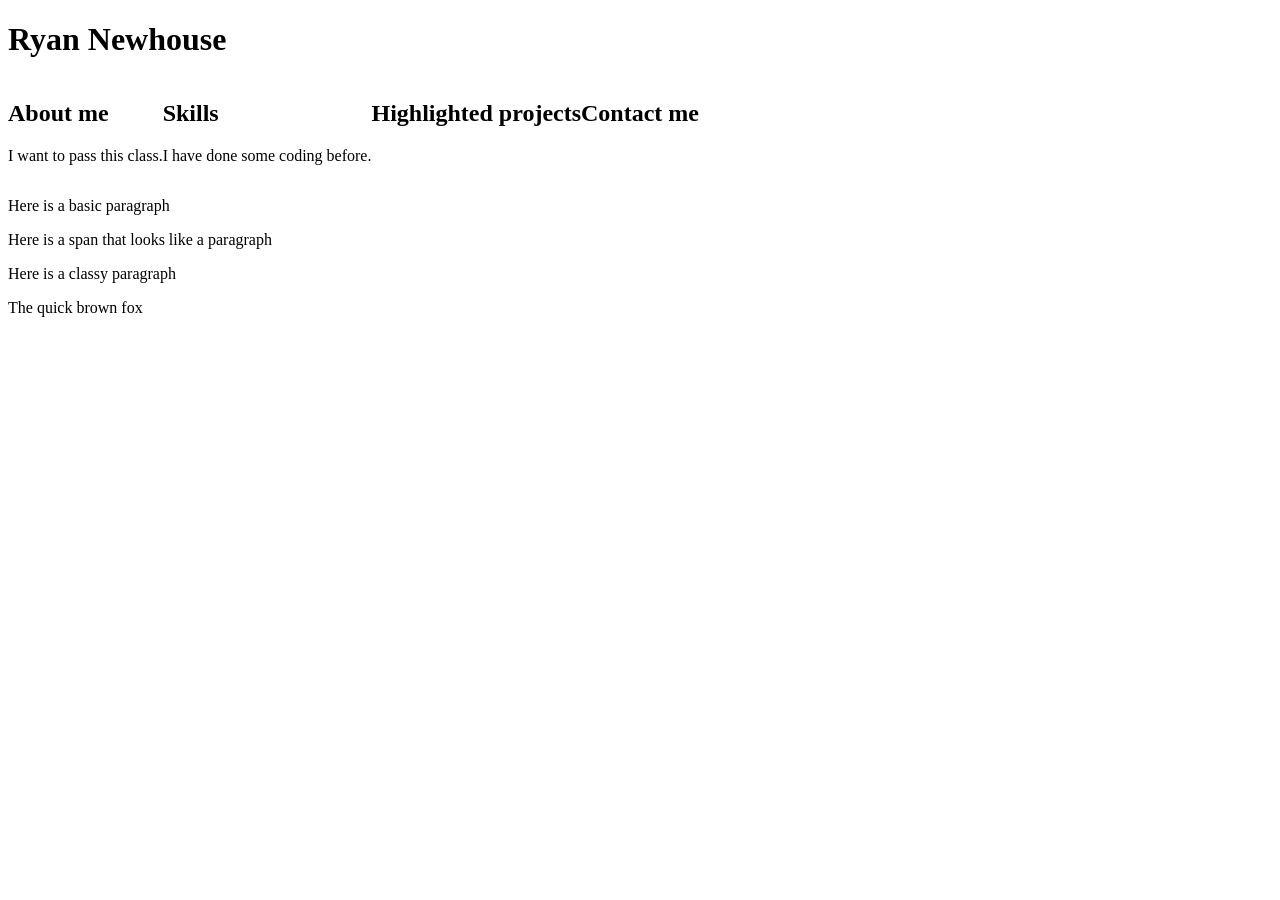
==== index.html @ 23a75447 "commit not loading Updated the structure of the outerDiv and added new paragraph and span elements." ====
<!DOCTYPE html>
<html>

    <head>
        <title>CSCE 190: Ryan Newhouse</title>
        <link rel="stylesheet" href="styles.css">
    </head>
    <body>
   <h1>Ryan Newhouse</h1>
   <div id="outerDiv" class="outerDiv" style="display:flex; flex-wrap:wrap">
      <div id="leftFourth" class="about"><h2>About me</h2><p>I want to pass this class.</p></div>
      <div id="secondFourth" class="skills"><h2>Skills</h2><P>I have done some coding before.</P></div>
      <div id="thirdFourth" class="projects"><h2>Highlighted projects</h2></div>
      <div id="rightFourth" class="contact"><h2>Contact me</h2></div>
      </div>
   </div>
  </body>
        <p>Here is a basic paragraph</p>
        <span id="para1">Here is a span that looks like a paragraph</span>
        <p class="center">Here is a classy paragraph</p>
        <span class="attention left green">The quick brown fox</span> 
       </body>
</html>
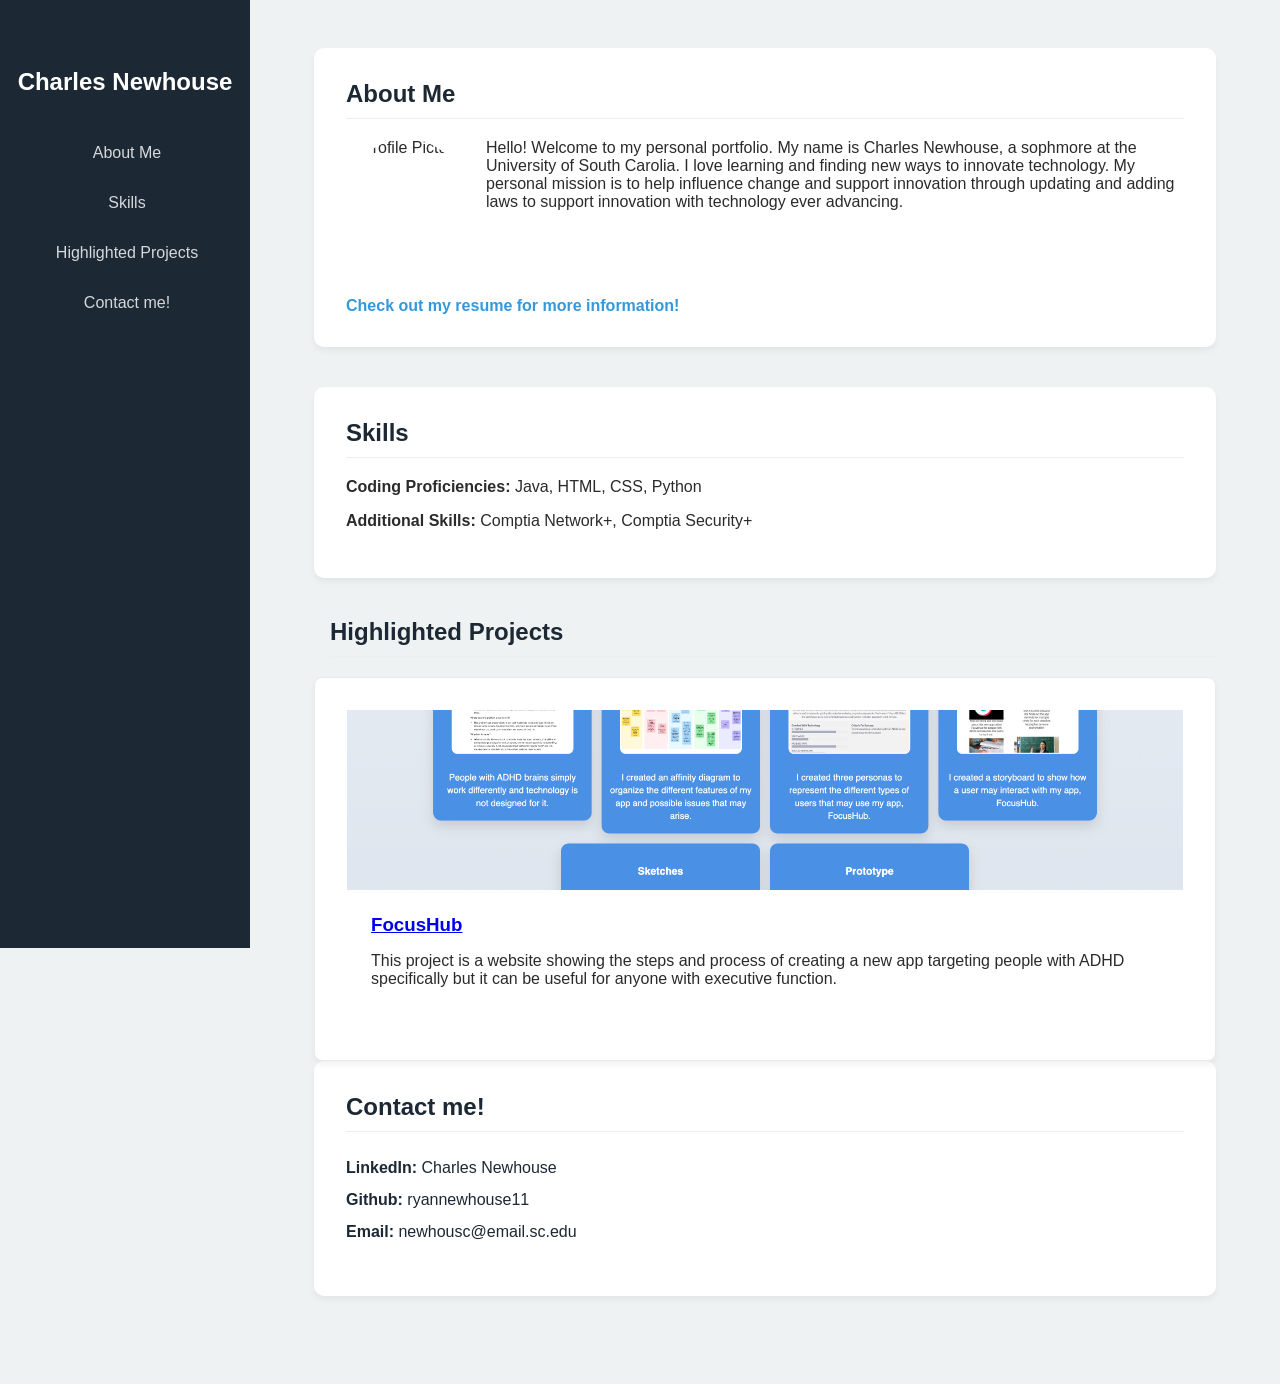
==== commit 5df55c0c: "Resume built and finished" ====
--- a/index.html
+++ b/index.html
@@ -1,23 +1,71 @@
 <!DOCTYPE html>
-<html>
+<html lang="en">
 
-    <head>
-        <title>CSCE 190: Ryan Newhouse</title>
-        <link rel="stylesheet" href="styles.css">
-    </head>
-    <body>
-   <h1>Ryan Newhouse</h1>
-   <div id="outerDiv" class="outerDiv" style="display:flex; flex-wrap:wrap">
-      <div id="leftFourth" class="about"><h2>About me</h2><p>I want to pass this class.</p></div>
-      <div id="secondFourth" class="skills"><h2>Skills</h2><P>I have done some coding before.</P></div>
-      <div id="thirdFourth" class="projects"><h2>Highlighted projects</h2></div>
-      <div id="rightFourth" class="contact"><h2>Contact me</h2></div>
-      </div>
-   </div>
-  </body>
-        <p>Here is a basic paragraph</p>
-        <span id="para1">Here is a span that looks like a paragraph</span>
-        <p class="center">Here is a classy paragraph</p>
-        <span class="attention left green">The quick brown fox</span> 
-       </body>
-</html>
+<head>
+  <meta charset="UTF-8">
+  <meta name="viewport" content="width=device-width, initial-scale=1.0">
+  <title>Charles Newhouse Portfolio</title>
+  <link rel="stylesheet" href="styles.css">
+</head>
+
+<body>
+
+  <aside>
+    <h1>Charles Newhouse</h1>
+    <a href="#about">About Me</a>
+    <a href="#skills">Skills</a>
+    <a href="#projects">Highlighted Projects</a>
+    <a href="#contact">Contact me!</a>
+  </aside>
+
+  <main>
+    <section id="about" class="card">
+      <h2>About Me</h2>
+      <img src="files1/profile.png" alt="Profile Picture" class="about-img">
+      <p>Hello! Welcome to my personal portfolio. My name is Charles Newhouse, a sophmore at the University of South Carolia. I love
+        learning and finding new ways to innovate technology. My personal mission is to help influence change and support innovation through updating and adding 
+        laws to support innovation with technology ever advancing.</p>
+      <div style="clear: both;"></div>
+      <br>
+      <a href="files1/resume.pdf" target="_blank" style="color: #3498db; font-weight: bold; text-decoration: none;">Check
+        out my resume for more information!</a>
+    </section>
+
+    <section id="skills" class="card">
+      <h2>Skills</h2>
+      <p><strong>Coding Proficiencies:</strong> Java, HTML, CSS, Python</p>
+      <p><strong>Additional Skills:</strong> Comptia Network+, Comptia Security+</p>
+    </section>
+
+    <section id="projects">
+      <h2 style="margin-left: 1rem;">Highlighted Projects</h2>
+      <div class="projects-container">
+
+        <div class="project-box card" style="margin-bottom: 0;">
+          <a href="#"><img src="Files1/project1.png" alt="Project 1"></a>
+          <div class="project-text">
+            <h3><a href="ryannewhouse11.github.io/FocusHub">FocusHub</a></h3>
+            <p>This project is a website showing the steps and process of creating
+                a new app targeting people with ADHD specifically but it can be useful
+                for anyone with executive function.</p>
+          </div>
+        </div>
+
+    </section>
+
+    <section id="contact" class="card">
+      <h2>Contact me!</h2>
+      <ul style="list-style: none; padding: 0; line-height: 2;">
+        <li><a href="www.linkedin.com/in/charles-newhouse-2b1a37406" style="color: #1c2833; text-decoration: none;"><strong>LinkedIn:</strong>
+            Charles Newhouse</a></li>
+        <li><a href="ryannewhouse11.github.io/index" style="color: #1c2833; text-decoration: none;"><strong>Github:</strong> 
+            ryannewhouse11</a></li>
+        <li><a href="mailto:newhousc@email.sc.edu" style="color: #1c2833; text-decoration: none;"><strong>Email:</strong>
+            newhousc@email.sc.edu</a></li>
+      </ul>
+    </section>
+  </main>
+
+</body>
+
+</html>
--- a/styles.css
+++ b/styles.css
@@ -0,0 +1,139 @@
+body {
+    font-family: 'Trebuchet MS', sans-serif;
+    margin: 0;
+    display: flex;
+    background: #eef2f3;
+    color: #2b2b2b;
+  }
+
+  aside {
+    width: 250px;
+    background: #1c2833;
+    color: white;
+    height: 100vh;
+    position: fixed;
+    display: flex;
+    flex-direction: column;
+    align-items: center;
+    padding-top: 3rem;
+  }
+
+  aside h1 {
+    font-size: 1.5rem;
+    text-align: center;
+    margin-bottom: 2rem;
+    padding: 0 1rem;
+  }
+
+  aside a {
+    color: #d5d8dc;
+    text-decoration: none;
+    padding: 1rem;
+    width: 100%;
+    text-align: center;
+    display: block;
+    border-left: 4px solid transparent;
+    transition: all 0.3s;
+    box-sizing: border-box;
+  }
+
+  aside a:hover {
+    background: #2c3e50;
+    border-left-color: #3498db;
+    color: white;
+  }
+
+  main {
+    margin-left: 250px;
+    padding: 3rem 5%;
+    width: calc(100% - 250px);
+    box-sizing: border-box;
+  }
+
+  .card {
+    background: white;
+    border-radius: 10px;
+    padding: 2rem;
+    margin-bottom: 2.5rem;
+    box-shadow: 0 4px 6px rgba(0, 0, 0, 0.05);
+  }
+
+  h2 {
+    color: #1c2833;
+    margin-top: 0;
+    border-bottom: 1px solid #eee;
+    padding-bottom: 10px;
+  }
+
+  .about-img {
+    border-radius: 50%;
+    float: left;
+    margin: 0 20px 20px 0;
+    width: 120px;
+    height: 120px;
+    object-fit: cover;
+  }
+
+  .projects-container {
+    display: grid;
+    grid-template-columns: repeat(auto-fit, minmax(280px, 1fr));
+    gap: 1.5rem;
+  }
+
+  .project-box {
+    border: 1px solid #eaeaea;
+    border-radius: 8px;
+    overflow: hidden;
+    transition: transform 0.2s;
+  }
+
+  .project-box:hover {
+    transform: translateY(-5px);
+    box-shadow: 0 5px 15px rgba(0, 0, 0, 0.1);
+  }
+
+  .project-box img {
+    width: 100%;
+    height: 180px;
+    object-fit: cover;
+    display: block;
+  }
+
+  .project-text {
+    padding: 1.5rem;
+  }
+
+  .project-text h3 {
+    margin: 0 0 0.5rem;
+  }
+
+  @media(max-width: 800px) {
+    body {
+      flex-direction: column;
+    }
+
+    aside {
+      width: 100%;
+      height: auto;
+      position: static;
+      padding: 1rem 0;
+      flex-direction: row;
+      justify-content: space-around;
+      flex-wrap: wrap;
+    }
+
+    aside a {
+      width: auto;
+      border-left: none;
+      border-bottom: 4px solid transparent;
+    }
+
+    aside a:hover {
+      border-bottom-color: #3498db;
+    }
+
+    main {
+      margin-left: 0;
+      width: 100%;
+    }
+  }
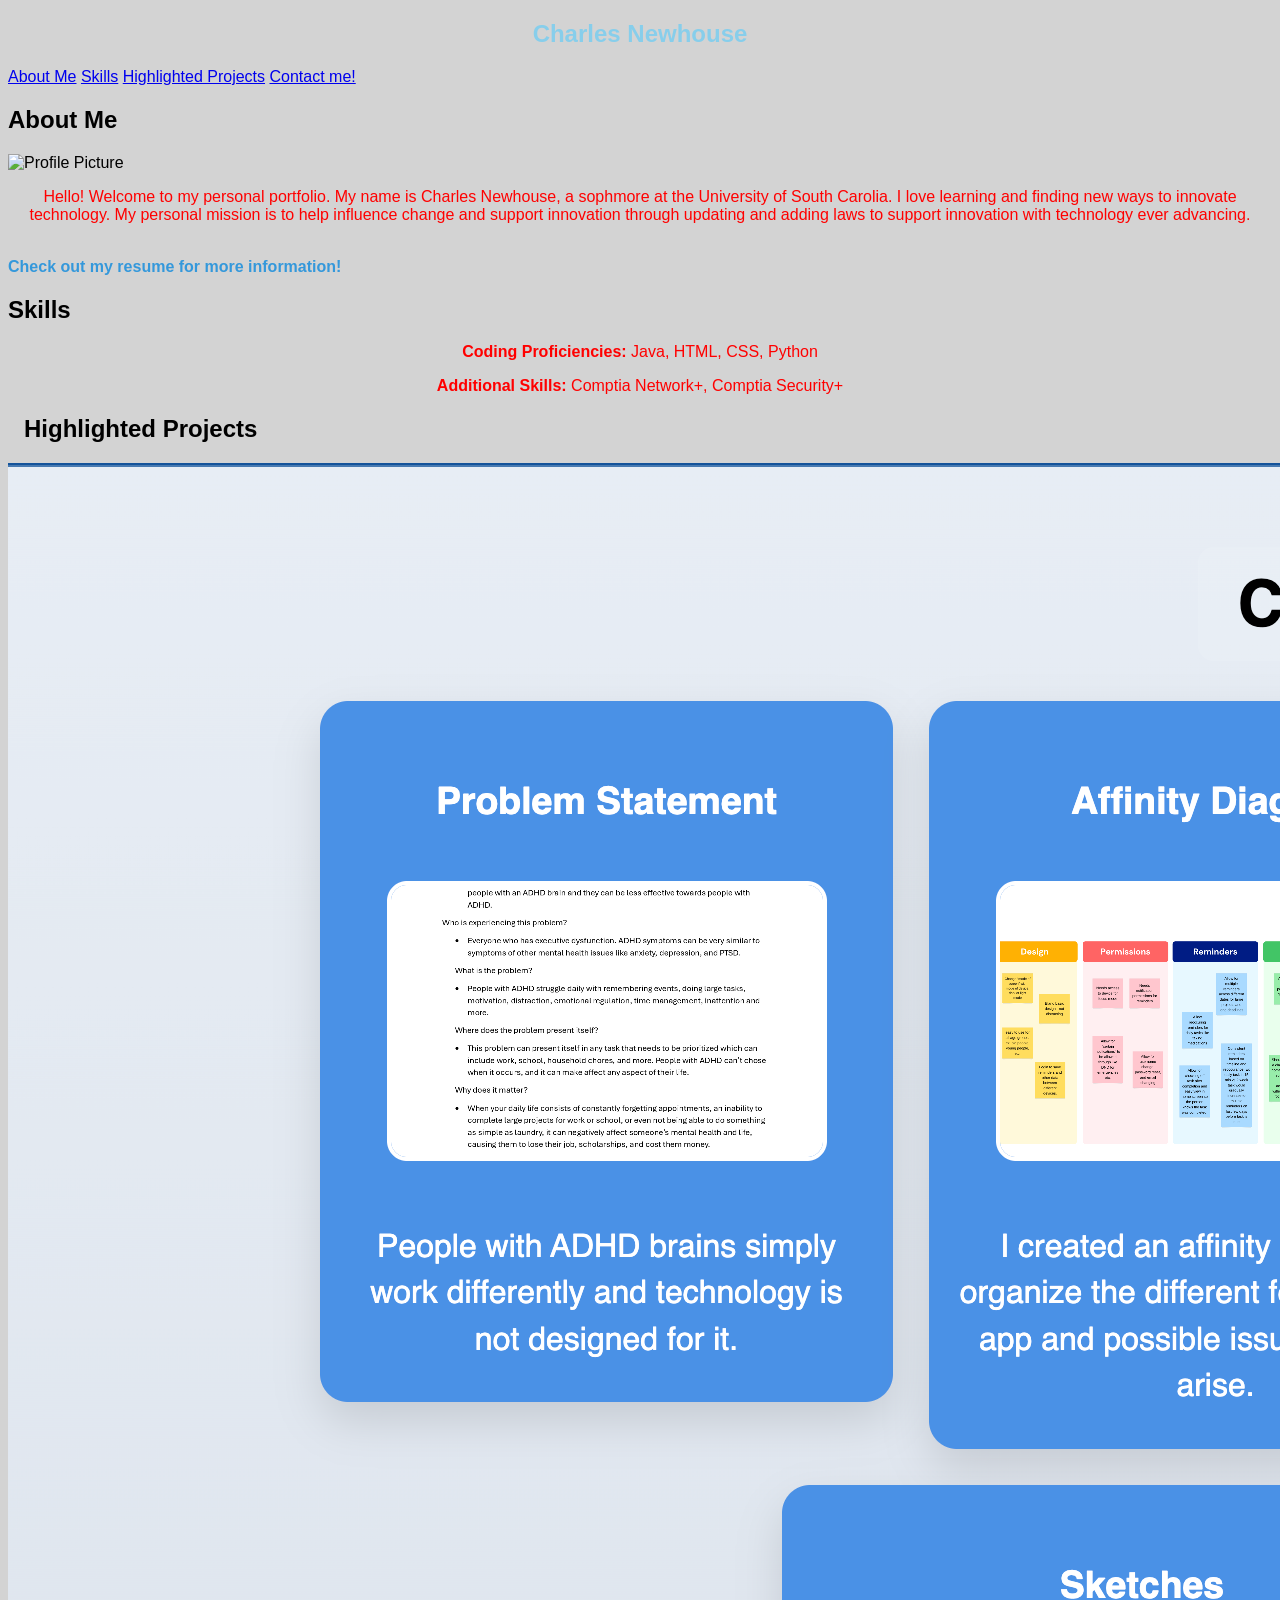
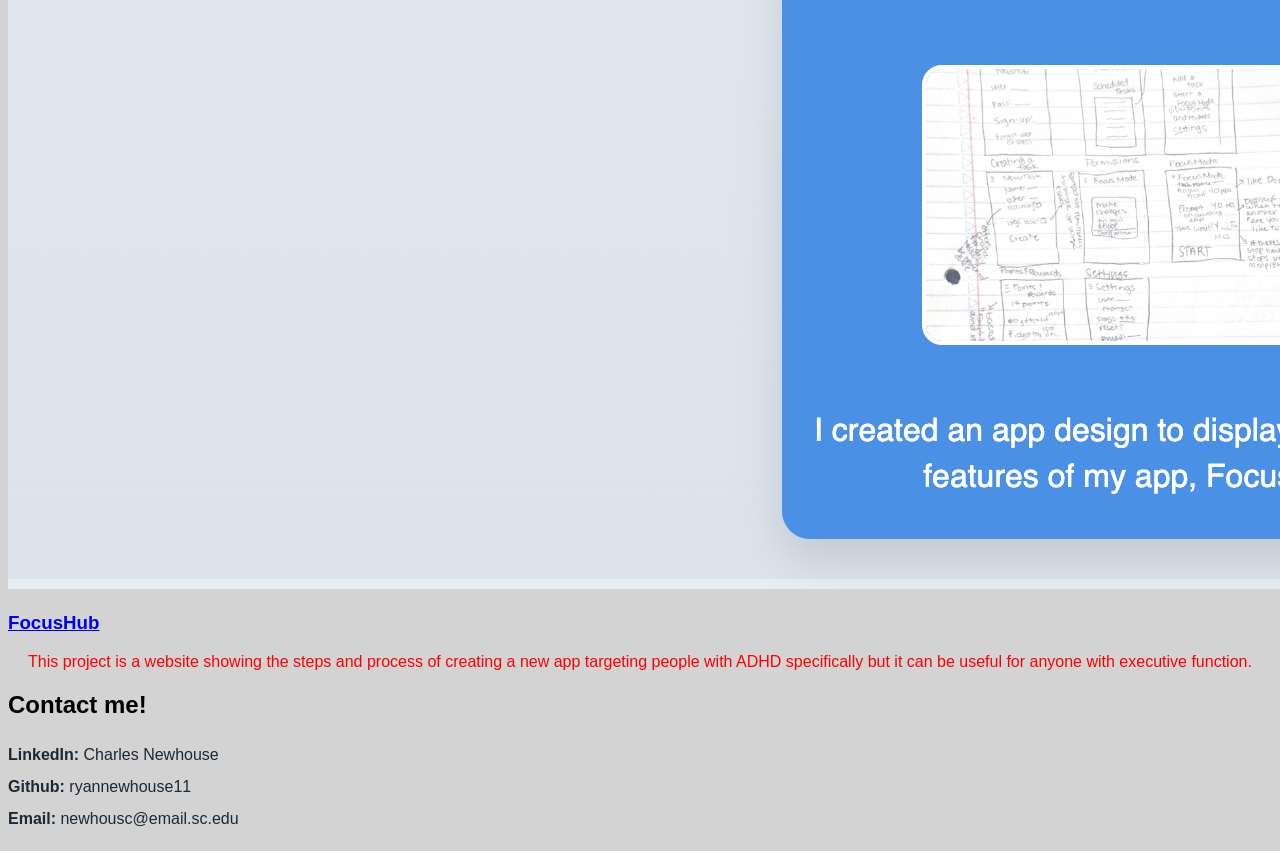
==== commit 9e0d913d: "Fix stylesheet link from styles.css to style.css" ====
--- a/index.html
+++ b/index.html
@@ -5,7 +5,7 @@
   <meta charset="UTF-8">
   <meta name="viewport" content="width=device-width, initial-scale=1.0">
   <title>Charles Newhouse Portfolio</title>
-  <link rel="stylesheet" href="styles.css">
+  <link rel="stylesheet" href="style.css">
 </head>
 
 <body>
@@ -68,4 +68,4 @@
 
 </body>
 
-</html>+</html>
--- a/style.css
+++ b/style.css
@@ -0,0 +1,43 @@
+p {
+    text-align: center; color:red;
+}
+
+#para1 {
+    text-align: center; color: blue;
+}
+
+.center {
+    text-align: center; color: green;
+}
+
+body{
+    background: lightgray;
+    font-family: Arial, Helvetica, sans-serif;
+}
+
+h1{
+    color: skyblue;
+    text-align: center;
+}
+
+.left {text-align: left;}
+.green {color: green;}
+.wide {width:60%;}
+.attention {font-weight: bold;}
+
+.about {
+    background: #00b3d1;
+    width:25%;
+}
+
+.skills {
+    width: 25%;
+}
+
+.projects {
+    width: 25%;
+}
+
+.contact {
+    width: 25%;
+}
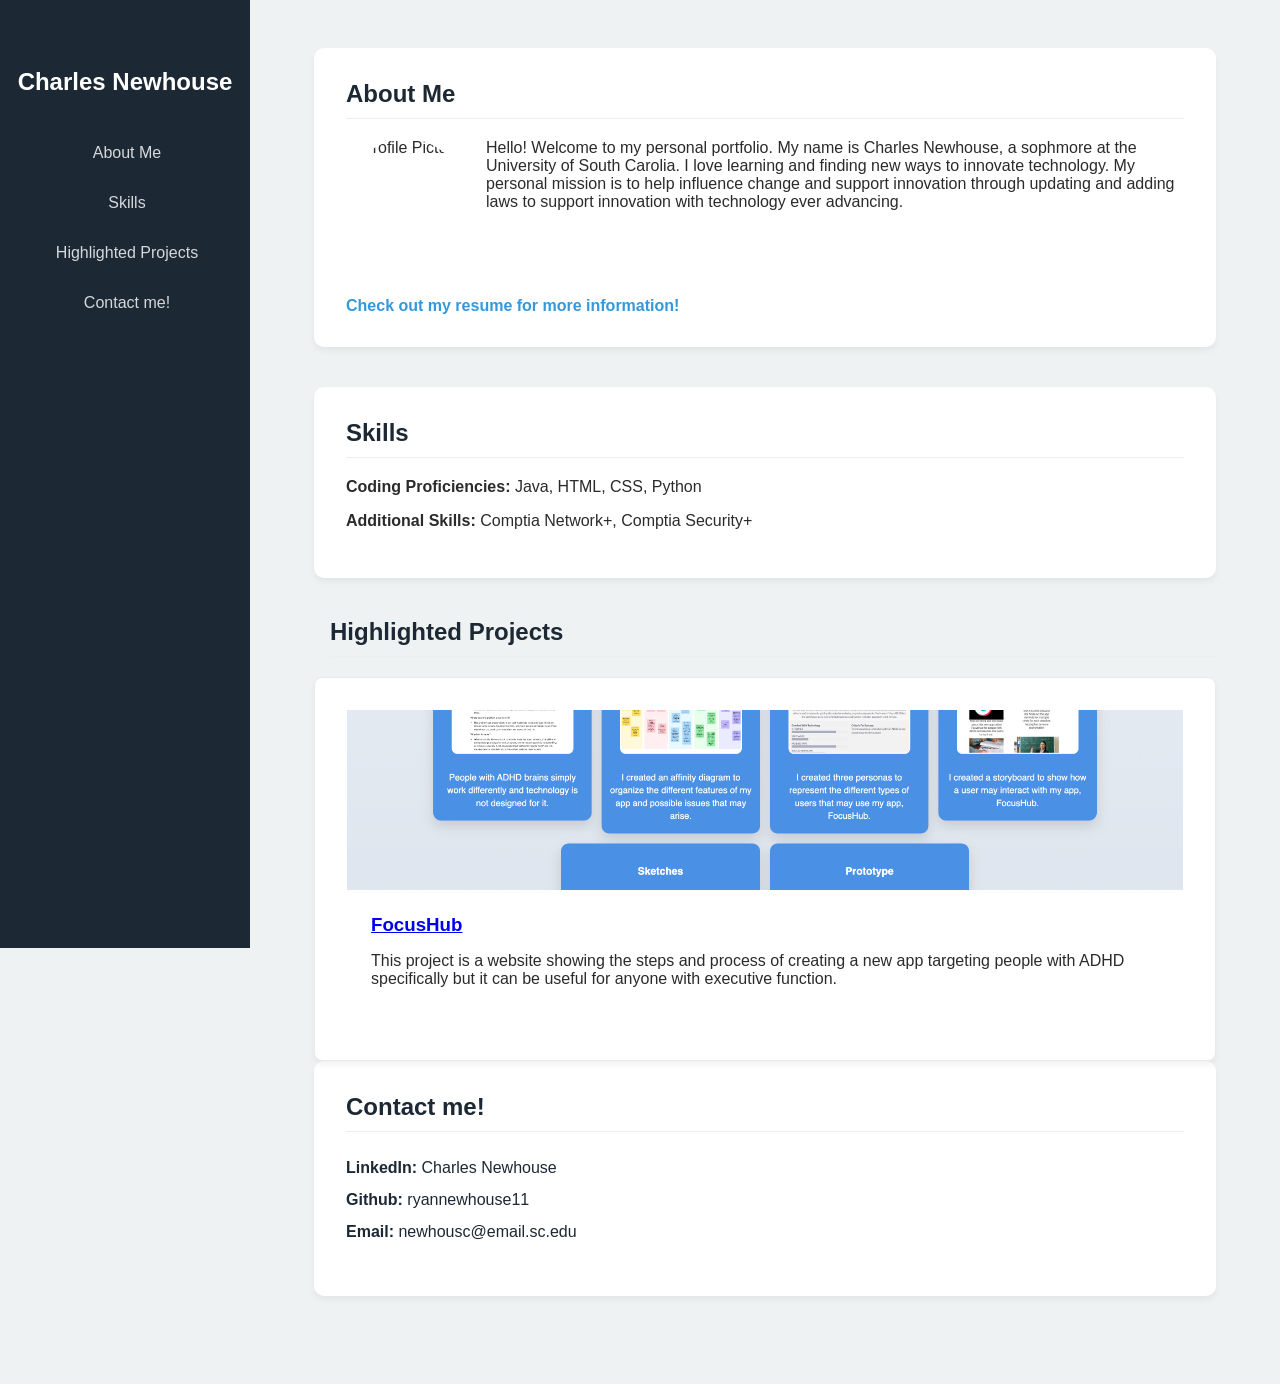
==== commit a61c20a9: "Rename stylesheet link from style.css to styles.css" ====
--- a/index.html
+++ b/index.html
@@ -5,7 +5,7 @@
   <meta charset="UTF-8">
   <meta name="viewport" content="width=device-width, initial-scale=1.0">
   <title>Charles Newhouse Portfolio</title>
-  <link rel="stylesheet" href="style.css">
+  <link rel="stylesheet" href="styles.css">
 </head>
 
 <body>
--- a/styles.css
+++ b/styles.css
@@ -0,0 +1,139 @@
+body {
+    font-family: 'Trebuchet MS', sans-serif;
+    margin: 0;
+    display: flex;
+    background: #eef2f3;
+    color: #2b2b2b;
+  }
+
+  aside {
+    width: 250px;
+    background: #1c2833;
+    color: white;
+    height: 100vh;
+    position: fixed;
+    display: flex;
+    flex-direction: column;
+    align-items: center;
+    padding-top: 3rem;
+  }
+
+  aside h1 {
+    font-size: 1.5rem;
+    text-align: center;
+    margin-bottom: 2rem;
+    padding: 0 1rem;
+  }
+
+  aside a {
+    color: #d5d8dc;
+    text-decoration: none;
+    padding: 1rem;
+    width: 100%;
+    text-align: center;
+    display: block;
+    border-left: 4px solid transparent;
+    transition: all 0.3s;
+    box-sizing: border-box;
+  }
+
+  aside a:hover {
+    background: #2c3e50;
+    border-left-color: #3498db;
+    color: white;
+  }
+
+  main {
+    margin-left: 250px;
+    padding: 3rem 5%;
+    width: calc(100% - 250px);
+    box-sizing: border-box;
+  }
+
+  .card {
+    background: white;
+    border-radius: 10px;
+    padding: 2rem;
+    margin-bottom: 2.5rem;
+    box-shadow: 0 4px 6px rgba(0, 0, 0, 0.05);
+  }
+
+  h2 {
+    color: #1c2833;
+    margin-top: 0;
+    border-bottom: 1px solid #eee;
+    padding-bottom: 10px;
+  }
+
+  .about-img {
+    border-radius: 50%;
+    float: left;
+    margin: 0 20px 20px 0;
+    width: 120px;
+    height: 120px;
+    object-fit: cover;
+  }
+
+  .projects-container {
+    display: grid;
+    grid-template-columns: repeat(auto-fit, minmax(280px, 1fr));
+    gap: 1.5rem;
+  }
+
+  .project-box {
+    border: 1px solid #eaeaea;
+    border-radius: 8px;
+    overflow: hidden;
+    transition: transform 0.2s;
+  }
+
+  .project-box:hover {
+    transform: translateY(-5px);
+    box-shadow: 0 5px 15px rgba(0, 0, 0, 0.1);
+  }
+
+  .project-box img {
+    width: 100%;
+    height: 180px;
+    object-fit: cover;
+    display: block;
+  }
+
+  .project-text {
+    padding: 1.5rem;
+  }
+
+  .project-text h3 {
+    margin: 0 0 0.5rem;
+  }
+
+  @media(max-width: 800px) {
+    body {
+      flex-direction: column;
+    }
+
+    aside {
+      width: 100%;
+      height: auto;
+      position: static;
+      padding: 1rem 0;
+      flex-direction: row;
+      justify-content: space-around;
+      flex-wrap: wrap;
+    }
+
+    aside a {
+      width: auto;
+      border-left: none;
+      border-bottom: 4px solid transparent;
+    }
+
+    aside a:hover {
+      border-bottom-color: #3498db;
+    }
+
+    main {
+      margin-left: 0;
+      width: 100%;
+    }
+  }
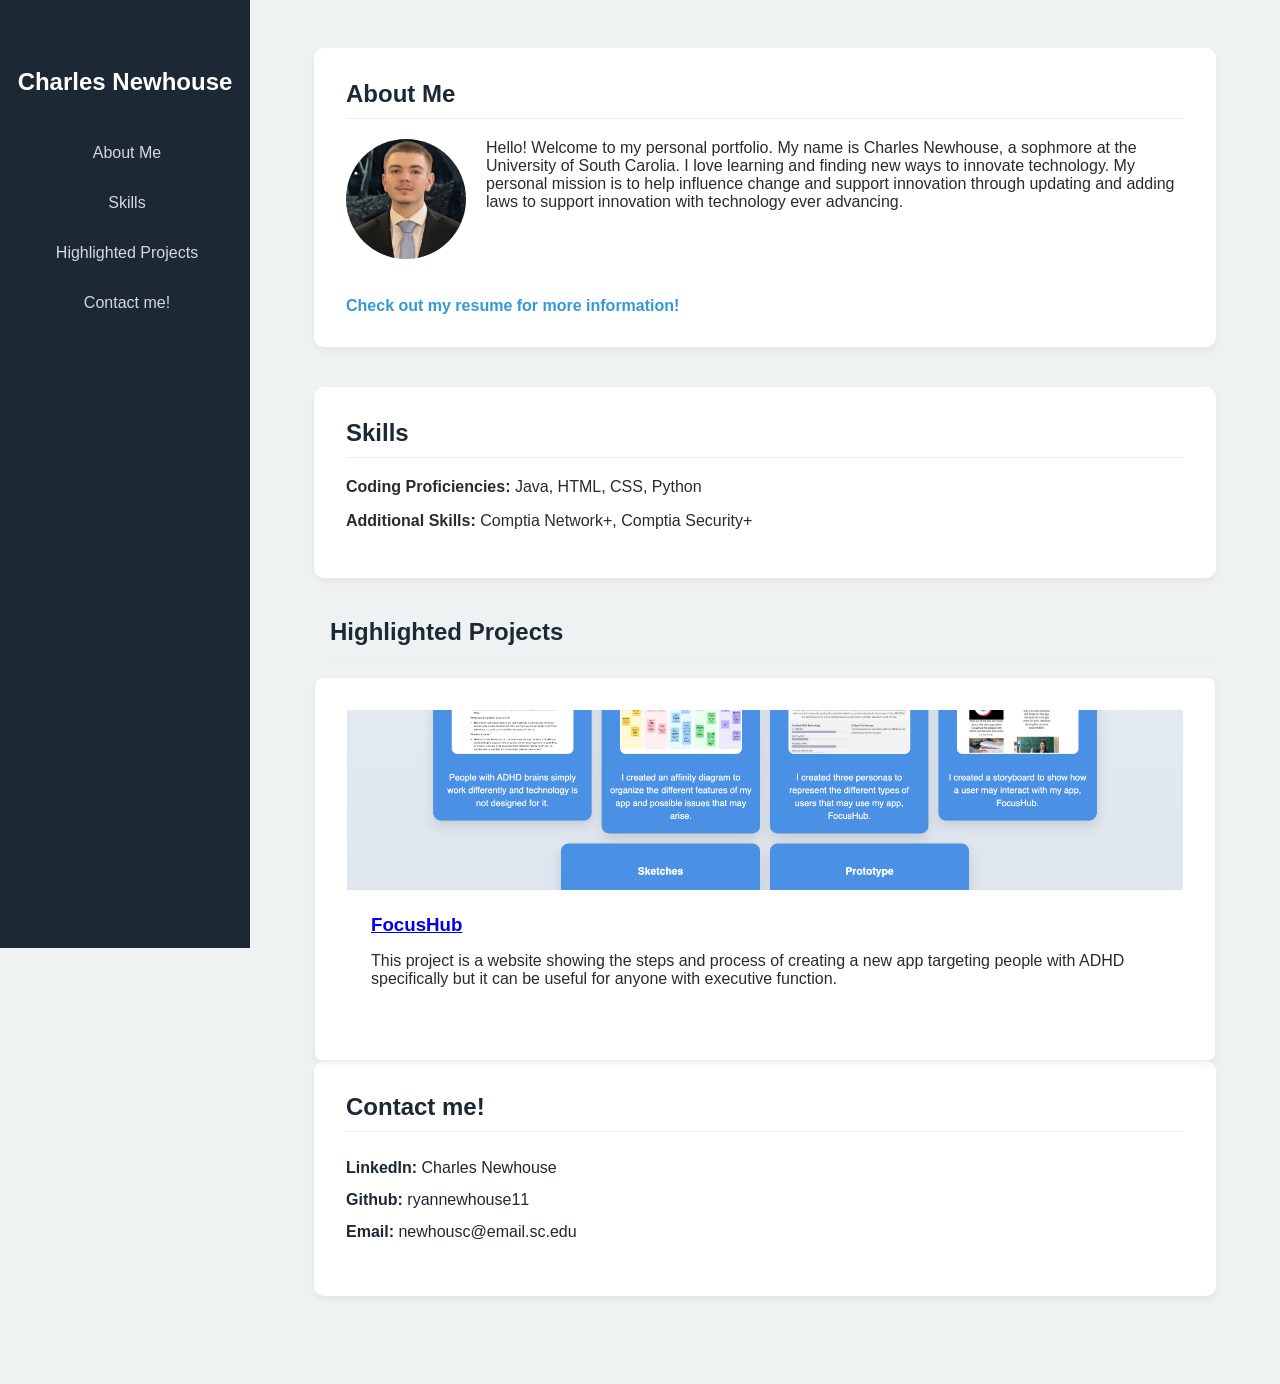
==== commit a794e9c7: "Fix image and link paths in index.html" ====
--- a/index.html
+++ b/index.html
@@ -21,13 +21,13 @@
   <main>
     <section id="about" class="card">
       <h2>About Me</h2>
-      <img src="files1/profile.png" alt="Profile Picture" class="about-img">
+      <img src="Files1/profile.png" alt="Profile Picture" class="about-img">
       <p>Hello! Welcome to my personal portfolio. My name is Charles Newhouse, a sophmore at the University of South Carolia. I love
         learning and finding new ways to innovate technology. My personal mission is to help influence change and support innovation through updating and adding 
         laws to support innovation with technology ever advancing.</p>
       <div style="clear: both;"></div>
       <br>
-      <a href="files1/resume.pdf" target="_blank" style="color: #3498db; font-weight: bold; text-decoration: none;">Check
+      <a href="Files1/resume.pdf" target="_blank" style="color: #3498db; font-weight: bold; text-decoration: none;">Check
         out my resume for more information!</a>
     </section>
 
@@ -58,7 +58,7 @@
       <ul style="list-style: none; padding: 0; line-height: 2;">
         <li><a href="www.linkedin.com/in/charles-newhouse-2b1a37406" style="color: #1c2833; text-decoration: none;"><strong>LinkedIn:</strong>
             Charles Newhouse</a></li>
-        <li><a href="ryannewhouse11.github.io/index" style="color: #1c2833; text-decoration: none;"><strong>Github:</strong> 
+        <li><a href="ryannewhouse11.github.io/index.html" style="color: #1c2833; text-decoration: none;"><strong>Github:</strong> 
             ryannewhouse11</a></li>
         <li><a href="mailto:newhousc@email.sc.edu" style="color: #1c2833; text-decoration: none;"><strong>Email:</strong>
             newhousc@email.sc.edu</a></li>
